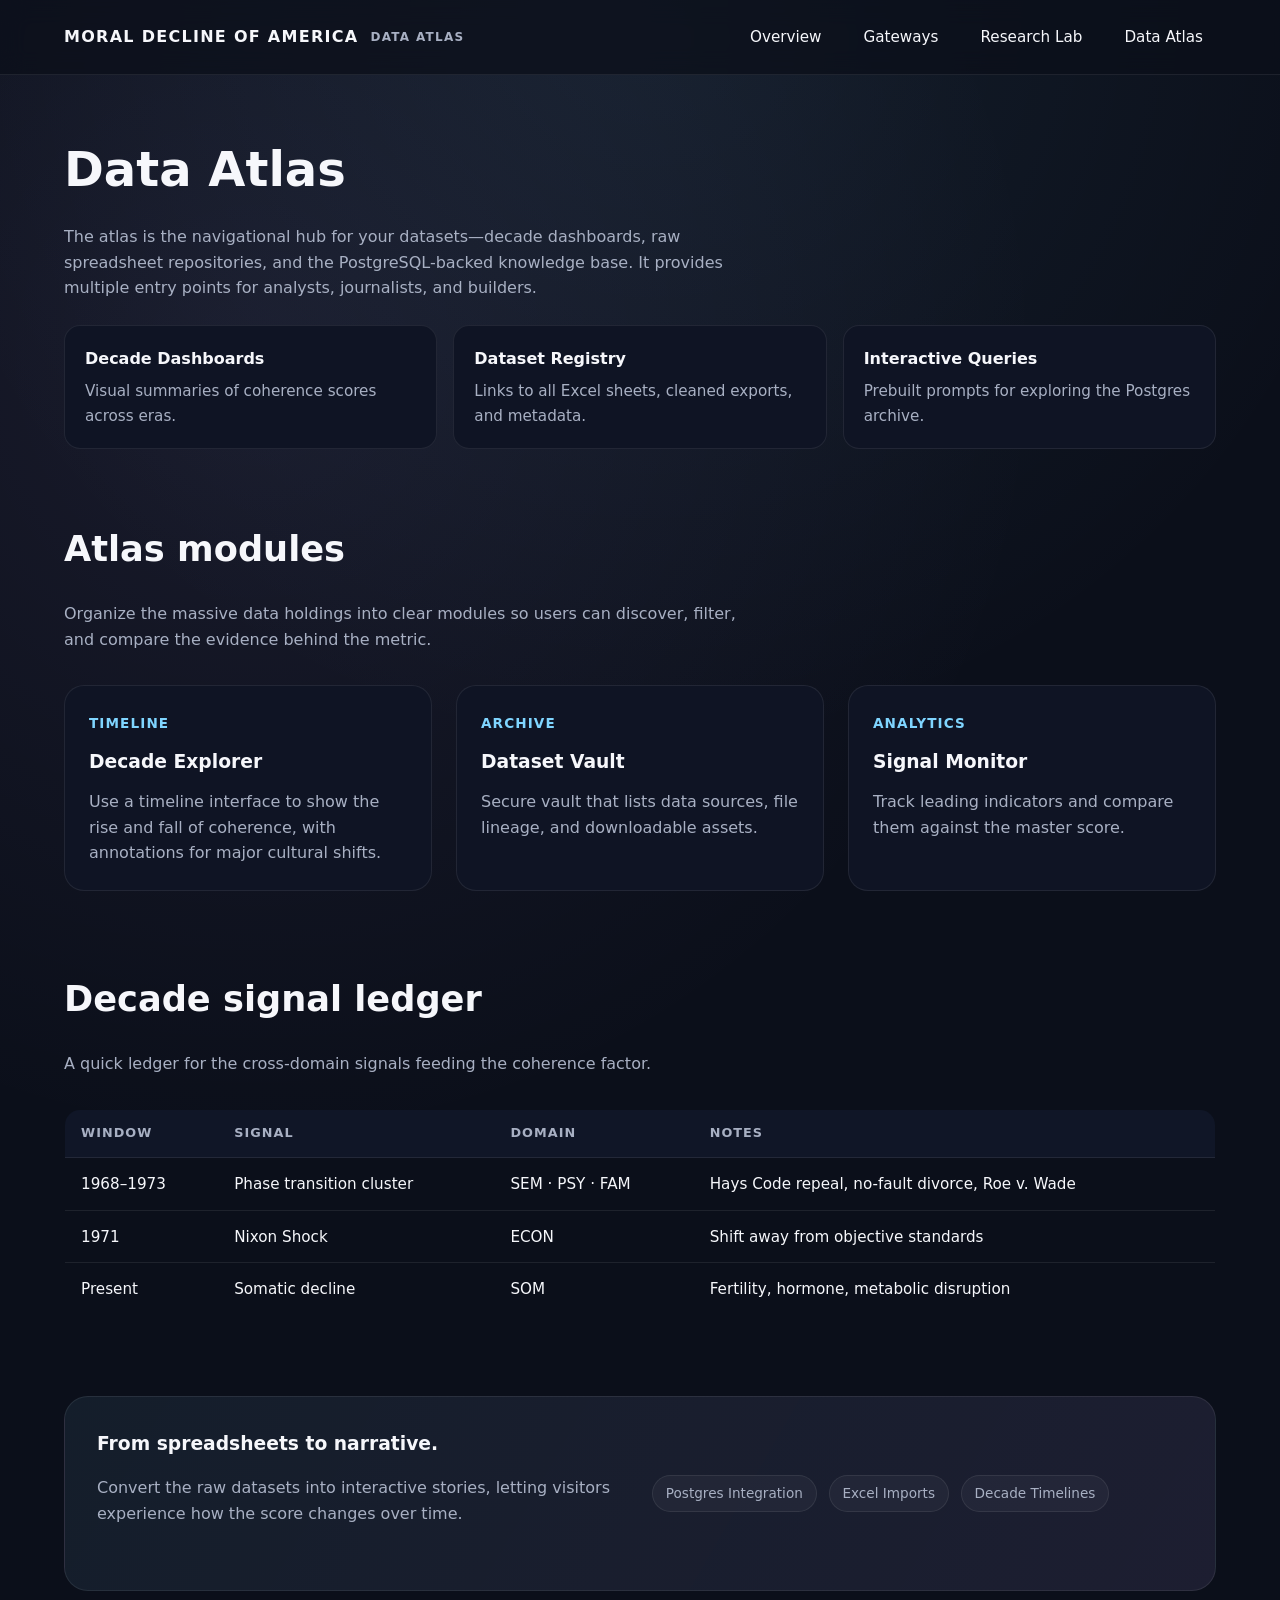
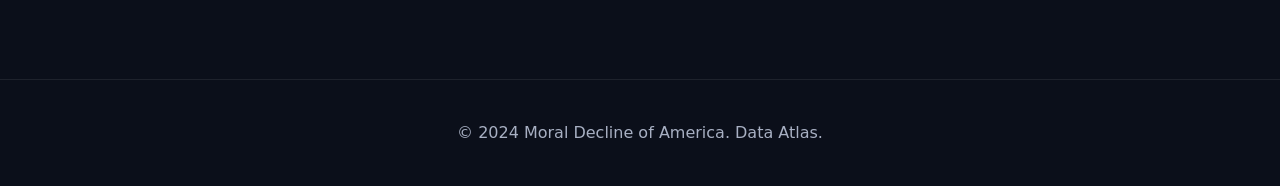
==== atlas.html @ 624e728e "Refine site with metrics and story panels" ====
<!DOCTYPE html>
<html lang="en">
  <head>
    <meta charset="UTF-8" />
    <meta name="viewport" content="width=device-width, initial-scale=1.0" />
    <title>Data Atlas | Moral Decline of America</title>
    <link rel="stylesheet" href="assets/styles.css" />
  </head>
  <body>
    <header>
      <nav class="nav">
        <div class="brand">
          <strong>Moral Decline of America</strong>
          <span>Data Atlas</span>
        </div>
        <div class="nav-links">
          <a href="index.html">Overview</a>
          <a href="gateway.html">Gateways</a>
          <a href="research.html">Research Lab</a>
          <a href="atlas.html">Data Atlas</a>
        </div>
      </nav>
    </header>

    <section class="page-hero">
      <h1>Data Atlas</h1>
      <p>
        The atlas is the navigational hub for your datasets—decade dashboards,
        raw spreadsheet repositories, and the PostgreSQL-backed knowledge base.
        It provides multiple entry points for analysts, journalists, and builders.
      </p>
      <div class="highlight-row">
        <div class="highlight">
          <h4>Decade Dashboards</h4>
          <p>Visual summaries of coherence scores across eras.</p>
        </div>
        <div class="highlight">
          <h4>Dataset Registry</h4>
          <p>Links to all Excel sheets, cleaned exports, and metadata.</p>
        </div>
        <div class="highlight">
          <h4>Interactive Queries</h4>
          <p>Prebuilt prompts for exploring the Postgres archive.</p>
        </div>
      </div>
    </section>

    <section class="section">
      <h2>Atlas modules</h2>
      <p class="lead">
        Organize the massive data holdings into clear modules so users can
        discover, filter, and compare the evidence behind the metric.
      </p>
      <div class="grid">
        <article class="card">
          <span>Timeline</span>
          <h3>Decade Explorer</h3>
          <p>
            Use a timeline interface to show the rise and fall of coherence, with
            annotations for major cultural shifts.
          </p>
        </article>
        <article class="card">
          <span>Archive</span>
          <h3>Dataset Vault</h3>
          <p>
            Secure vault that lists data sources, file lineage, and downloadable
            assets.
          </p>
        </article>
        <article class="card">
          <span>Analytics</span>
          <h3>Signal Monitor</h3>
          <p>
            Track leading indicators and compare them against the master score.
          </p>
        </article>
      </div>
    </section>

    <section class="section">
      <h2>Decade signal ledger</h2>
      <p class="lead">
        A quick ledger for the cross-domain signals feeding the coherence factor.
      </p>
      <table class="data-table">
        <thead>
          <tr>
            <th>Window</th>
            <th>Signal</th>
            <th>Domain</th>
            <th>Notes</th>
          </tr>
        </thead>
        <tbody>
          <tr>
            <td>1968–1973</td>
            <td>Phase transition cluster</td>
            <td>SEM · PSY · FAM</td>
            <td>Hays Code repeal, no-fault divorce, Roe v. Wade</td>
          </tr>
          <tr>
            <td>1971</td>
            <td>Nixon Shock</td>
            <td>ECON</td>
            <td>Shift away from objective standards</td>
          </tr>
          <tr>
            <td>Present</td>
            <td>Somatic decline</td>
            <td>SOM</td>
            <td>Fertility, hormone, metabolic disruption</td>
          </tr>
        </tbody>
      </table>
    </section>

    <section class="section">
      <div class="callout">
        <div>
          <h3>From spreadsheets to narrative.</h3>
          <p class="lead">
            Convert the raw datasets into interactive stories, letting visitors
            experience how the score changes over time.
          </p>
        </div>
        <div class="badges">
          <span class="badge">Postgres Integration</span>
          <span class="badge">Excel Imports</span>
          <span class="badge">Decade Timelines</span>
        </div>
      </div>
    </section>

    <footer>
      <p>© 2024 Moral Decline of America. Data Atlas.</p>
    </footer>
  </body>
</html>
---- assets/styles.css ----
:root {
  color-scheme: dark;
  font-family: "Inter", "Segoe UI", system-ui, -apple-system, sans-serif;
  background-color: #0b0f1a;
  --bg: #0b0f1a;
  --panel: #11182a;
  --panel-2: #0f1424;
  --panel-3: rgba(255, 255, 255, 0.04);
  --border: rgba(255, 255, 255, 0.08);
  --text: #f6f7fb;
  --muted: #a8b0c3;
  --accent: #7fd5ff;
  --accent-2: #c3a6ff;
  --success: #70f2b5;
  --warning: #ffce6a;
  --danger: #ff7a7a;
}

* {
  box-sizing: border-box;
  margin: 0;
  padding: 0;
}

body {
  min-height: 100vh;
  background: radial-gradient(circle at top, rgba(127, 213, 255, 0.08), transparent 40%),
    radial-gradient(circle at 20% 20%, rgba(195, 166, 255, 0.08), transparent 45%),
    var(--bg);
  color: var(--text);
  line-height: 1.6;
}

a {
  color: inherit;
  text-decoration: none;
}

a:hover,
a:focus-visible {
  color: var(--accent);
}

header {
  position: sticky;
  top: 0;
  z-index: 10;
  backdrop-filter: blur(12px);
  background: rgba(11, 15, 26, 0.75);
  border-bottom: 1px solid var(--border);
}

.nav {
  max-width: 1200px;
  margin: 0 auto;
  padding: 1rem 1.5rem;
  display: flex;
  align-items: center;
  justify-content: space-between;
  gap: 1.5rem;
}

.brand {
  display: flex;
  align-items: center;
  gap: 0.75rem;
  font-weight: 700;
  letter-spacing: 0.08em;
  text-transform: uppercase;
}

.brand span {
  font-size: 0.75rem;
  color: var(--muted);
}

.nav-links {
  display: flex;
  gap: 1rem;
  flex-wrap: wrap;
  font-weight: 500;
  font-size: 0.95rem;
}

.nav-links a {
  padding: 0.5rem 0.75rem;
  border-radius: 999px;
  background: transparent;
  border: 1px solid transparent;
  transition: 0.2s ease;
}

.nav-links a:hover,
.nav-links a:focus-visible {
  border-color: var(--border);
  background: var(--panel-3);
}

.hero {
  max-width: 1200px;
  margin: 0 auto;
  padding: 4.5rem 1.5rem 3rem;
  display: grid;
  grid-template-columns: repeat(auto-fit, minmax(280px, 1fr));
  gap: 2.5rem;
  align-items: center;
}

.hero h1 {
  font-size: clamp(2.4rem, 4vw, 3.4rem);
  line-height: 1.1;
  margin-bottom: 1.5rem;
}

.hero p {
  color: var(--muted);
  margin-bottom: 2rem;
  font-size: 1.05rem;
}

.button-row {
  display: flex;
  flex-wrap: wrap;
  gap: 1rem;
}

.button {
  padding: 0.75rem 1.5rem;
  border-radius: 999px;
  border: 1px solid transparent;
  font-weight: 600;
  transition: transform 0.2s ease, box-shadow 0.2s ease, border-color 0.2s ease;
  display: inline-flex;
  align-items: center;
  gap: 0.5rem;
}

.button.primary {
  background: linear-gradient(120deg, rgba(127, 213, 255, 0.2), rgba(195, 166, 255, 0.2));
  border-color: rgba(127, 213, 255, 0.4);
  box-shadow: 0 12px 30px rgba(127, 213, 255, 0.12);
}

.button.secondary {
  border-color: var(--border);
}

.button:hover,
.button:focus-visible {
  transform: translateY(-2px);
  box-shadow: 0 10px 25px rgba(127, 213, 255, 0.2);
}

.hero-card {
  padding: 2rem;
  background: var(--panel);
  border-radius: 24px;
  border: 1px solid var(--border);
  box-shadow: 0 18px 40px rgba(0, 0, 0, 0.35);
}

.hero-card h3 {
  margin-bottom: 1rem;
  font-size: 1.2rem;
}

.hero-card ul {
  list-style: none;
  display: grid;
  gap: 0.75rem;
  color: var(--muted);
}

.hero-card li strong {
  color: var(--text);
}

.section {
  max-width: 1200px;
  margin: 0 auto;
  padding: 2.5rem 1.5rem;
}

.section h2 {
  font-size: clamp(1.6rem, 3vw, 2.2rem);
  margin-bottom: 1.5rem;
}

.section p.lead {
  color: var(--muted);
  margin-bottom: 2rem;
  max-width: 700px;
}

.grid {
  display: grid;
  grid-template-columns: repeat(auto-fit, minmax(240px, 1fr));
  gap: 1.5rem;
}

.card {
  padding: 1.5rem;
  background: var(--panel-2);
  border: 1px solid var(--border);
  border-radius: 20px;
  min-height: 100%;
}

.panel {
  padding: 1.75rem;
  border-radius: 22px;
  border: 1px solid var(--border);
  background: linear-gradient(160deg, rgba(15, 20, 36, 0.9), rgba(9, 12, 24, 0.95));
  box-shadow: 0 18px 35px rgba(0, 0, 0, 0.3);
}

.panel h3 {
  margin-bottom: 1rem;
}

.panel p {
  color: var(--muted);
}

.card span {
  color: var(--accent);
  font-weight: 600;
  font-size: 0.85rem;
  text-transform: uppercase;
  letter-spacing: 0.08em;
}

.card h3 {
  margin: 0.75rem 0 0.75rem;
}

.card p {
  color: var(--muted);
}

.callout {
  display: grid;
  grid-template-columns: repeat(auto-fit, minmax(260px, 1fr));
  gap: 1.5rem;
  align-items: center;
  padding: 2rem;
  background: linear-gradient(120deg, rgba(127, 213, 255, 0.08), rgba(195, 166, 255, 0.1));
  border-radius: 24px;
  border: 1px solid var(--border);
}

.metric-grid {
  display: grid;
  grid-template-columns: repeat(auto-fit, minmax(220px, 1fr));
  gap: 1rem;
}

.metric-card {
  padding: 1.25rem;
  border-radius: 16px;
  border: 1px solid var(--border);
  background: rgba(17, 24, 42, 0.75);
}

.metric-card h4 {
  font-size: 0.95rem;
  text-transform: uppercase;
  letter-spacing: 0.12em;
  color: var(--muted);
  margin-bottom: 0.5rem;
}

.metric-card p {
  font-size: 1.6rem;
  font-weight: 700;
}

.metric-card small {
  color: var(--muted);
  display: block;
  margin-top: 0.25rem;
}

.metric-card.highlighted {
  border-color: rgba(127, 213, 255, 0.4);
  box-shadow: 0 12px 25px rgba(127, 213, 255, 0.16);
}

.story-card {
  padding: 1.75rem;
  border-radius: 22px;
  border: 1px solid var(--border);
  background: var(--panel);
}

.story-card h4 {
  margin-bottom: 1rem;
}

.story-card p {
  color: var(--muted);
  margin-bottom: 1rem;
}

.story-card a {
  font-weight: 600;
}

.data-table {
  width: 100%;
  border-collapse: collapse;
  border-radius: 16px;
  overflow: hidden;
  border: 1px solid var(--border);
}

.data-table th,
.data-table td {
  padding: 0.85rem 1rem;
  text-align: left;
  border-bottom: 1px solid var(--border);
  font-size: 0.95rem;
}

.data-table th {
  background: rgba(17, 24, 42, 0.85);
  color: var(--muted);
  text-transform: uppercase;
  letter-spacing: 0.08em;
  font-size: 0.8rem;
}

.data-table tr:last-child td {
  border-bottom: none;
}

.pill {
  display: inline-flex;
  align-items: center;
  gap: 0.4rem;
  padding: 0.35rem 0.75rem;
  border-radius: 999px;
  border: 1px solid var(--border);
  background: rgba(255, 255, 255, 0.04);
  font-size: 0.8rem;
  color: var(--muted);
}

.pill.accent {
  border-color: rgba(127, 213, 255, 0.4);
  color: var(--accent);
}

.pill.warning {
  border-color: rgba(255, 206, 106, 0.5);
  color: var(--warning);
}

.pill.danger {
  border-color: rgba(255, 122, 122, 0.5);
  color: var(--danger);
}

.audio-panel {
  display: grid;
  gap: 1rem;
}

.audio-panel input[type="file"] {
  padding: 0.75rem;
  border-radius: 12px;
  border: 1px dashed var(--border);
  background: rgba(255, 255, 255, 0.02);
  color: var(--muted);
}

.audio-panel audio {
  width: 100%;
}

.callout h3 {
  margin-bottom: 1rem;
}

.badges {
  display: flex;
  flex-wrap: wrap;
  gap: 0.75rem;
}

.badge {
  padding: 0.4rem 0.8rem;
  border-radius: 999px;
  background: var(--panel-3);
  border: 1px solid var(--border);
  color: var(--muted);
  font-size: 0.85rem;
}

footer {
  border-top: 1px solid var(--border);
  margin-top: 3rem;
  padding: 2.5rem 1.5rem;
  color: var(--muted);
  text-align: center;
}

.page-hero {
  max-width: 1200px;
  margin: 0 auto;
  padding: 3.5rem 1.5rem 2rem;
}

.page-hero h1 {
  font-size: clamp(2rem, 4vw, 3rem);
  margin-bottom: 1rem;
}

.page-hero p {
  color: var(--muted);
  max-width: 720px;
}

.highlight-row {
  display: grid;
  gap: 1rem;
  grid-template-columns: repeat(auto-fit, minmax(220px, 1fr));
  margin-top: 1.5rem;
}

.highlight {
  padding: 1.25rem;
  border-radius: 16px;
  border: 1px solid var(--border);
  background: var(--panel-2);
}

.highlight h4 {
  margin-bottom: 0.5rem;
}

.highlight p {
  color: var(--muted);
  font-size: 0.95rem;
}

@media (max-width: 720px) {
  .nav {
    flex-direction: column;
    align-items: flex-start;
  }

  .nav-links {
    width: 100%;
    justify-content: space-between;
  }
}
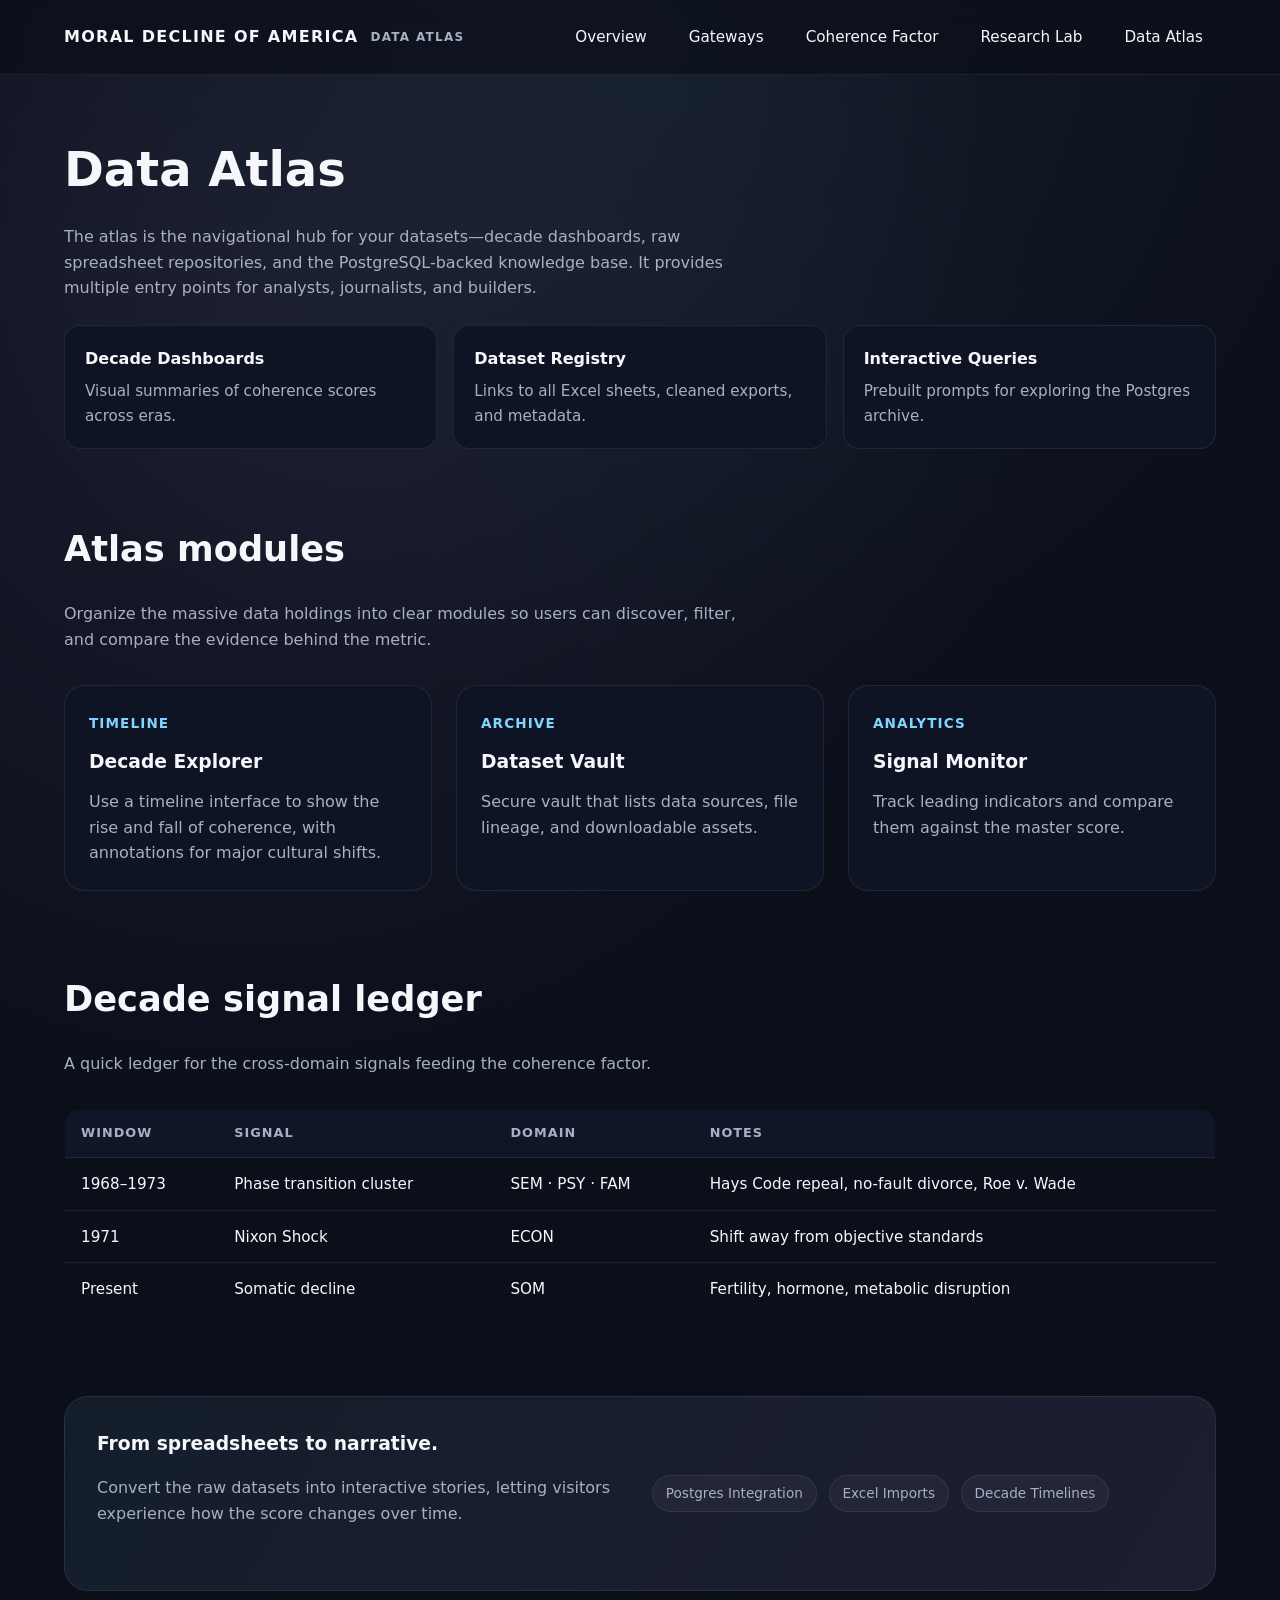
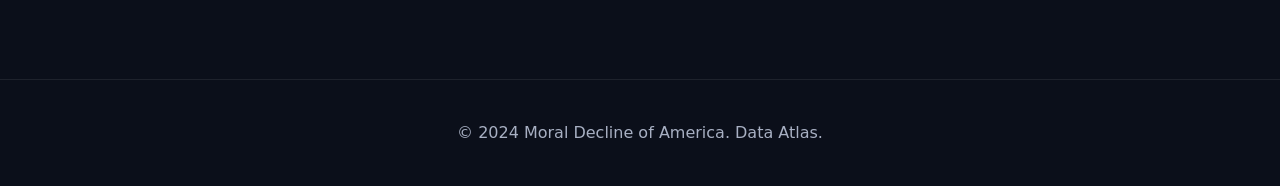
==== commit 6bf2f3db: "Add coherence factor briefing page" ====
--- a/atlas.html
+++ b/atlas.html
@@ -16,6 +16,7 @@
         <div class="nav-links">
           <a href="index.html">Overview</a>
           <a href="gateway.html">Gateways</a>
+          <a href="coherence.html">Coherence Factor</a>
           <a href="research.html">Research Lab</a>
           <a href="atlas.html">Data Atlas</a>
         </div>
--- a/assets/styles.css
+++ b/assets/styles.css
@@ -286,6 +286,26 @@
   box-shadow: 0 12px 25px rgba(127, 213, 255, 0.16);
 }
 
+.stat-list {
+  list-style: none;
+  display: grid;
+  gap: 0.6rem;
+}
+
+.stat-list li {
+  display: flex;
+  align-items: baseline;
+  justify-content: space-between;
+  gap: 1rem;
+  color: var(--muted);
+  border-bottom: 1px dashed rgba(255, 255, 255, 0.08);
+  padding-bottom: 0.4rem;
+}
+
+.stat-list strong {
+  color: var(--text);
+}
+
 .story-card {
   padding: 1.75rem;
   border-radius: 22px;
@@ -334,6 +354,36 @@
   border-bottom: none;
 }
 
+.timeline {
+  display: grid;
+  gap: 1rem;
+}
+
+.timeline-item {
+  display: grid;
+  grid-template-columns: 140px 1fr;
+  gap: 1rem;
+  padding: 1rem 1.25rem;
+  border-radius: 16px;
+  border: 1px solid var(--border);
+  background: rgba(15, 20, 36, 0.6);
+}
+
+.timeline-item span {
+  text-transform: uppercase;
+  letter-spacing: 0.08em;
+  color: var(--muted);
+  font-size: 0.8rem;
+}
+
+.timeline-item h4 {
+  margin-bottom: 0.4rem;
+}
+
+.timeline-item p {
+  color: var(--muted);
+}
+
 .pill {
   display: inline-flex;
   align-items: center;
